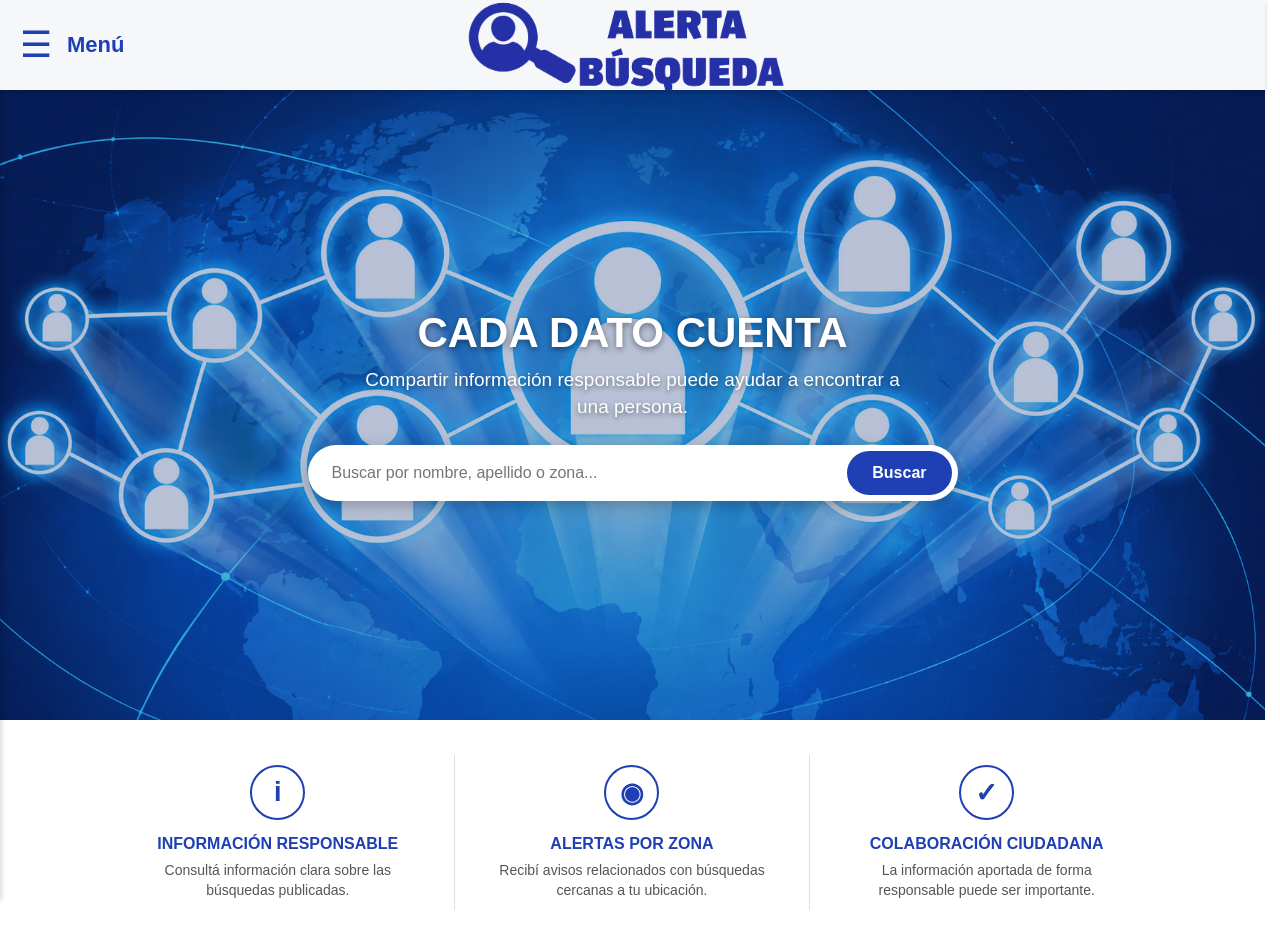
==== index.html @ 31526c91 "refactor/mejora-interfaz-menú Se hicieron mejoras generales en la interfaz del sitio.  Se acomodó el" ====
<!DOCTYPE html>
<html lang="es">
<head>
    <meta charset="UTF-8">
    <meta name="viewport" content="width=device-width, initial-scale=1.0">
    <title>Alerta Búsqueda</title>
    <link rel="stylesheet" href="style.css">
    <link rel="stylesheet" href="https://cdn.jsdelivr.net/npm/bootstrap-icons@1.11.3/font/bootstrap-icons.min.css">
</head>
<body>

    
    <header class="navbar">
        <div class="menu-logo-container">
            
           <button id="btn-menu" class="btn-menu">
           <span class="icono-menu">☰</span>
            <span class="texto-menu">Menú</span>
         </button>
            
   <div class="brand">
    <img
        src="img/logo-encabezado2 (2).png"
        alt="Logo de Alerta Búsqueda"
        class="logo-barra">

</div>
        </div>
    </header>

    <!-- Menú lateral (Oculto por defecto) -->
    <nav id="menu-lateral" class="menu-lateral">
        <ul>
<li>
    <a href="index.html">
        <i class="bi bi-house-door"></i>
        Inicio
    </a>
</li>

<li>
    <a href="busqueda.html">
    <i class="bi bi-search"></i>
        Búsqueda
    </a>
</li>

<li>
    <a href="registro.html">
  <i class="bi bi-file-earmark-text"></i>
        Registrar búsqueda
    </a>
</li>

<li>
    <a href="recibir.html">
        <i class="bi bi-bell"></i>
        Recibir Alertas
    </a>
</li>
        </ul>
    </nav>

<main class="contenido-central">

    <img
        src="img/fondopersonas.png"
        alt="Red de personas conectadas"
        class="logo-central">

    <div class="contenido-hero">

        <h1>CADA DATO CUENTA</h1>

        <p>
            Compartir información responsable puede ayudar
            a encontrar a una persona.
        </p>

        <form class="buscador-inicio" action="busqueda.html" method="get">

            <input
                type="text"
                name="q"
                placeholder="Buscar por nombre, apellido o zona...">

            <button type="submit">
                Buscar
            </button>

        </form>

    </div>

</main>

<section class="beneficios-inicio">

    <div class="beneficio">

        <div class="icono-beneficio">
            i
        </div>

        <h2>INFORMACIÓN RESPONSABLE</h2>

        <p>
            Consultá información clara sobre las búsquedas publicadas.
        </p>

    </div>


    <div class="beneficio">

        <div class="icono-beneficio">
            ◉
        </div>

        <h2>ALERTAS POR ZONA</h2>

        <p>
            Recibí avisos relacionados con búsquedas cercanas a tu ubicación.
        </p>

    </div>


    <div class="beneficio">

        <div class="icono-beneficio">
            ✓
        </div>

        <h2>COLABORACIÓN CIUDADANA</h2>

        <p>
            La información aportada de forma responsable puede ser importante.
        </p>

    </div>

</section>


<script>
    const btnMenu = document.getElementById('btn-menu');
    const menuLateral = document.getElementById('menu-lateral');
    const iconoMenu = document.querySelector('.icono-menu');
    const textoMenu = document.querySelector('.texto-menu');

    function cerrarMenu() {
        menuLateral.classList.remove('abierto');

        iconoMenu.textContent = '☰';
        textoMenu.textContent = 'Menú';

        iconoMenu.classList.remove('girar');
    }

    btnMenu.addEventListener('click', () => {

        menuLateral.classList.toggle('abierto');

        if (menuLateral.classList.contains('abierto')) {

            iconoMenu.textContent = '✖';
            textoMenu.textContent = 'Cerrar';

            iconoMenu.classList.add('girar');

        } else {

            cerrarMenu();

        }

    });

    document.addEventListener('click', (event) => {

        const clickDentroMenu = menuLateral.contains(event.target);
        const clickEnBoton = btnMenu.contains(event.target);

        if (
            menuLateral.classList.contains('abierto') &&
            !clickDentroMenu &&
            !clickEnBoton
        ) {
            cerrarMenu();
        }

    });
</script>
</body>
</html>
---- style.css ----
:root {
    --alto-navbar: 90px;

    --color-primario: #f6f7f9;
    --color-secundario: #f9fafb;
    --color-blanco: #ffffff;
    --color-texto: #333333;
    --color-fondo-claro: #f4f4f4c2;
    --color-fondo-gris: #f4f4f4c2;
    --color-borde: #dddddd;

    --color-azul: #1f3fb4;
}


/* Mantiene el mismo ancho visual entre páginas */
html {
    scrollbar-gutter: stable;
}


/* =========================
   GENERAL
   ========================= */

* {
    margin: 0;
    padding: 0;
    box-sizing: border-box;
    font-family: Arial, sans-serif;
}


body {
    background-color: #ffffff;

    min-height: 100vh;

    display: flex;
    flex-direction: column;

    overflow-x: hidden;
}


/* =========================
   ENCABEZADO
   ========================= */

.navbar {
    width: 100%;
    height: var(--alto-navbar);

    background-color: var(--color-primario);

    display: flex;
    align-items: center;

    padding: 0 20px;

    box-shadow: 0 2px 5px rgba(0, 0, 0, 0.2);

    position: sticky;
    top: 0;

    z-index: 1000;
}


.menu-logo-container {
    width: 100%;
    height: 100%;

    position: relative;

    display: flex;
    align-items: center;
}


/* =========================
   BOTÓN MENÚ
   ========================= */

.btn-menu {
    position: absolute;

    left: 0;
    top: 50%;

    transform: translateY(-50%);

    background: none;
    border: none;

    display: flex;
    align-items: center;

    gap: 15px;

    cursor: pointer;

    color: var(--color-azul);

    z-index: 2;
}


.icono-menu {
    font-size: 36px;

    display: inline-block;

    transition: transform 0.3s ease;
}


.icono-menu.girar {
    transform: rotate(90deg);
}


.texto-menu {
    font-size: 22px;
    font-weight: 600;
}


/* =========================
   LOGO DEL ENCABEZADO
   ========================= */

.brand {
    position: absolute;

    left: 50%;
    top: 50%;

    transform: translate(-50%, -50%);

    display: flex;
    align-items: center;
    justify-content: center;

    margin: 0;
    padding: 0;
}


.logo-barra {
    width: 350px;
    height: auto;

    display: block;

    object-fit: contain;

    margin: 0;
    padding: 0;
}


/* =========================
   MENÚ LATERAL
   ========================= */

.menu-lateral {
    position: fixed;

    top: var(--alto-navbar);
    left: -250px;

    width: 250px;
    height: calc(100vh - var(--alto-navbar));

    background-color: #ffffff;

    box-shadow: 2px 0 5px rgba(0, 0, 0, 0.15);

    transition: left 0.3s ease;

    z-index: 999;
}


.menu-lateral.abierto {
    left: 0;
}


.menu-lateral ul {
    list-style: none;

    padding: 0;
    margin: 0;
}


.menu-lateral ul li {
    padding: 15px 20px;

    border-bottom: 1px solid #dddddd;
}


.menu-lateral ul li a {
    text-decoration: none;

    color: #333333;

    font-size: 18px;

    display: flex;

    align-items: center;

    gap: 12px;

    white-space: nowrap;
}

.menu-lateral ul li a i {
    color: #1f3fb4;

    font-size: 22px;

    width: 24px;

    text-align: center;

    flex-shrink: 0;
}

.menu-lateral ul li a:hover {
    color: var(--color-azul);
}


/* =========================
   IMAGEN PRINCIPAL
   ========================= */

.contenido-central {
    width: 100%;
    height: 70vh;

    display: flex;
    justify-content: center;
    align-items: center;

    background-color: var(--color-blanco);

    overflow: hidden;

    position: relative;
}


.contenido-central::after {
    content: "";

    position: absolute;

    top: 0;
    left: 0;

    width: 100%;
    height: 100%;

    background: rgba(20, 50, 120, 0.30);
}


.logo-central {
    width: 100%;
    height: 100%;

    object-fit: cover;
    object-position: center 25%;

    display: block;
}


/* =========================
   FICHAS
   ========================= */

.seccion-casos {
    padding: 50px 20px;

    background-color: var(--color-fondo-gris);

    display: grid;

    grid-template-columns:
        repeat(auto-fit, minmax(250px, 1fr));

    gap: 30px;

    justify-items: center;
}


.ficha-caso {
    text-decoration: none;

    color: #333333;

    background-color: #ffffff;

    width: 250px;

    border-radius: 8px;

    overflow: hidden;

    box-shadow: 0 4px 6px rgba(0, 0, 0, 0.1);

    transition: transform 0.2s;
}


.ficha-caso:hover {
    transform: translateY(-5px);

    box-shadow: 0 6px 12px rgba(0, 0, 0, 0.2);
}


.ficha-caso img {
    width: 100%;
    height: 250px;

    object-fit: cover;

    background-color: #dddddd;
}


.info-ficha {
    padding: 15px;

    text-align: center;

    font-size: 14px;
}


/* =========================
   FOOTER
   ========================= */

.footer-oscuro {
    background-color: #1a1a1a;

    color: #ffffff;

    text-align: center;

    padding: 40px 20px;
}


.footer-oscuro p {
    margin: 5px 0;

    font-size: 14px;

    color: #cccccc;
}


/* =========================
   PÁGINA BÚSQUEDA
   ========================= */

.contenedor-buscador {
    background-color: #f4f4f4;

    padding: 30px 20px;

    display: flex;
    justify-content: center;

    border-bottom: 1px solid #dddddd;
}


#input-buscador {
    width: 100%;
    max-width: 600px;

    padding: 15px 20px;

    font-size: 16px;

    border: 2px solid #dddddd;

    border-radius: 25px;

    outline: none;

    box-shadow: 0 2px 4px rgba(0, 0, 0, 0.1);

    transition: border-color 0.3s;
}


#input-buscador:focus {
    border-color: var(--color-azul);
}

/* =========================
   TEXTO SOBRE IMAGEN INICIO
   ========================= */

.contenido-hero {
    position: absolute;

    z-index: 2;

    width: 90%;
    max-width: 700px;

    display: flex;
    flex-direction: column;
    align-items: center;

    text-align: center;

    color: white;
}


.contenido-hero h1 {
    font-size: 42px;
    font-weight: 700;

    margin-bottom: 10px;

    text-shadow: 0 2px 6px rgba(0, 0, 0, 0.45);
}


.contenido-hero p {
    font-size: 19px;

    max-width: 550px;

    margin-bottom: 25px;

    line-height: 1.4;

    text-shadow: 0 2px 5px rgba(0, 0, 0, 0.45);
}


/* =========================
   BUSCADOR DEL INICIO
   ========================= */

.buscador-inicio {
    width: 100%;
    max-width: 650px;

    background-color: white;

    display: flex;
    align-items: center;

    border-radius: 35px;

    padding: 6px;

    box-shadow: 0 4px 15px rgba(0, 0, 0, 0.25);
}


.buscador-inicio input {
    flex: 1;

    border: none;
    outline: none;

    padding: 13px 18px;

    font-size: 16px;

    background: transparent;
}


.buscador-inicio button {
    border: none;

    background-color: #1f3fb4;
    color: white;

    padding: 13px 25px;

    border-radius: 28px;

    font-size: 16px;
    font-weight: 600;

    cursor: pointer;
}


.buscador-inicio button:hover {
    background-color: #173295;
}

/* =========================
   INFORMACIÓN DEL INICIO
   ========================= */

.beneficios-inicio {
    width: 100%;

    background-color: #ffffff;

    display: grid;
    grid-template-columns: repeat(3, 1fr);

    gap: 0;

    padding: 35px 8%;
}


.beneficio {
    padding: 10px 35px;

    text-align: center;

    border-right: 1px solid #dbe1eb;
}


.beneficio:last-child {
    border-right: none;
}


.icono-beneficio {
    width: 55px;
    height: 55px;

    margin: 0 auto 15px;

    border: 2px solid #1f3fb4;
    border-radius: 50%;

    display: flex;
    align-items: center;
    justify-content: center;

    color: #1f3fb4;

    font-size: 27px;
    font-weight: bold;
}


.beneficio h2 {
    color: #1f3fb4;

    font-size: 16px;
    font-weight: 700;

    margin-bottom: 8px;
}


.beneficio p {
    color: #555555;

    font-size: 14px;
    line-height: 1.4;
}

.menu-lateral ul li a {
    text-decoration: none;
    color: #333333;
    font-size: 18px;

    display: flex;
    align-items: center;

    gap: 12px;
    white-space: nowrap;
}

.menu-lateral ul li a i {
    color: #1f3fb4;
    font-size: 22px;
    width: 24px;
    text-align: center;
}
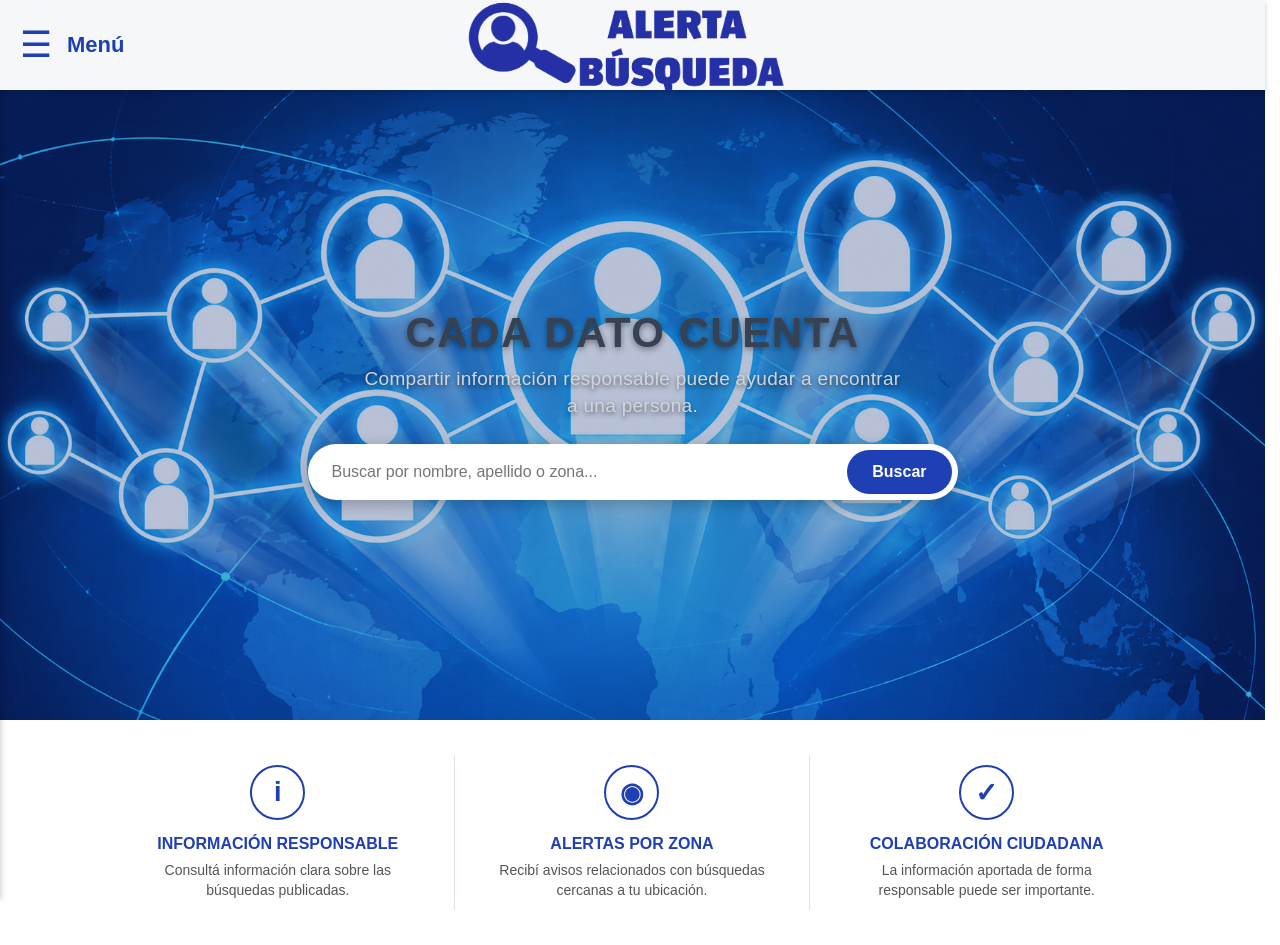
==== commit 361998fa: "refactor/adaptar-interfaz-móvil -mejora-tipografía Se mejoró la adaptación del inicio para celulares" ====
--- a/index.html
+++ b/index.html
@@ -70,12 +70,14 @@
 
     <div class="contenido-hero">
 
-        <h1>CADA DATO CUENTA</h1>
+        <h1 class="titulo-hero fw-bold text-uppercase mb-3">
+                 CADA DATO CUENTA
+         </h1>
 
-        <p>
-            Compartir información responsable puede ayudar
-            a encontrar a una persona.
-        </p>
+        <p class="texto-hero fw-medium">
+        Compartir información responsable puede ayudar
+        a encontrar a una persona.
+          </p>
 
         <form class="buscador-inicio" action="busqueda.html" method="get">
 
--- a/style.css
+++ b/style.css
@@ -443,18 +443,55 @@
 }
 
 
-.contenido-hero p {
+.contenido-hero .texto-hero {
+    color: #D1D5DB;
+
+    font-family: "Trebuchet MS", Arial, sans-serif;
+
     font-size: 19px;
+    font-weight: 500;
 
     max-width: 550px;
 
     margin-bottom: 25px;
 
     line-height: 1.4;
-
-    text-shadow: 0 2px 5px rgba(0, 0, 0, 0.45);
-}
-
+    letter-spacing: 0.3px;
+
+    text-shadow: 0 2px 5px rgba(0, 0, 0, 0.55);
+}
+/* =========================
+   TIPOGRAFÍA DEL INICIO
+   ========================= */
+
+.titulo-hero {
+    color: #364152;
+
+    font-family: "Trebuchet MS", Arial, sans-serif;
+
+    font-size: 44px;
+    font-weight: 800;
+
+    letter-spacing: 1.5px;
+    line-height: 1.1;
+
+    text-shadow:
+        0 1px 2px rgba(255, 255, 255, 0.85),
+        0 3px 7px rgba(0, 0, 0, 0.35);
+}
+
+
+.texto-hero {
+    color: #f1f3f5;
+
+    font-family: Arial, sans-serif;
+
+    font-size: 19px;
+    line-height: 1.4;
+
+    text-shadow:
+        0 2px 5px rgba(0, 0, 0, 0.65);
+}
 
 /* =========================
    BUSCADOR DEL INICIO
@@ -598,4 +635,123 @@
     font-size: 22px;
     width: 24px;
     text-align: center;
+}
+
+/* =========================
+   RESPONSIVE - CELULARES
+   ========================= */
+
+@media (max-width: 768px) {
+
+    :root {
+        --alto-navbar: 75px;
+    }
+
+    .navbar {
+        height: var(--alto-navbar);
+        padding: 0 12px;
+    }
+
+    .menu-logo-container {
+        width: 100%;
+        height: 100%;
+        position: relative;
+    }
+
+    .brand {
+        position: absolute;
+
+        left: 50%;
+        top: 50%;
+
+        transform: translate(-50%, -50%);
+
+        margin: 0;
+        padding: 0;
+    }
+
+    .logo-barra {
+        width: 210px;
+        max-width: 55vw;
+        height: auto;
+    }
+
+    .btn-menu {
+        left: 0;
+        top: 50%;
+
+        transform: translateY(-50%);
+
+        gap: 5px;
+    }
+
+    .icono-menu {
+        font-size: 27px;
+    }
+
+    .texto-menu {
+        font-size: 15px;
+    }
+
+    /* INFORMACIÓN INFERIOR EN CELULAR */
+
+.beneficios-inicio {
+    grid-template-columns: 1fr;
+
+    width: 100%;
+
+    padding: 20px 18px;
+
+    gap: 0;
+}
+
+.beneficio {
+    width: 100%;
+
+    padding: 22px 10px;
+
+    border-right: none;
+    border-bottom: 1px solid #dbe1eb;
+
+    text-align: center;
+}
+
+.beneficio:last-child {
+    border-bottom: none;
+}
+
+.icono-beneficio {
+    width: 50px;
+    height: 50px;
+
+    margin: 0 auto 12px;
+
+    font-size: 24px;
+}
+
+.beneficio h2 {
+    font-size: 15px;
+
+    margin-bottom: 8px;
+}
+
+.beneficio p {
+    font-size: 14px;
+    line-height: 1.4;
+
+    max-width: 300px;
+
+    margin: 0 auto;
+}
+    .titulo-hero {
+        font-size: 34px;
+        letter-spacing: 1px;
+        line-height: 1.05;
+    }
+
+    .texto-hero {
+        font-size: 16px;
+        line-height: 1.4;
+    }
+
 }
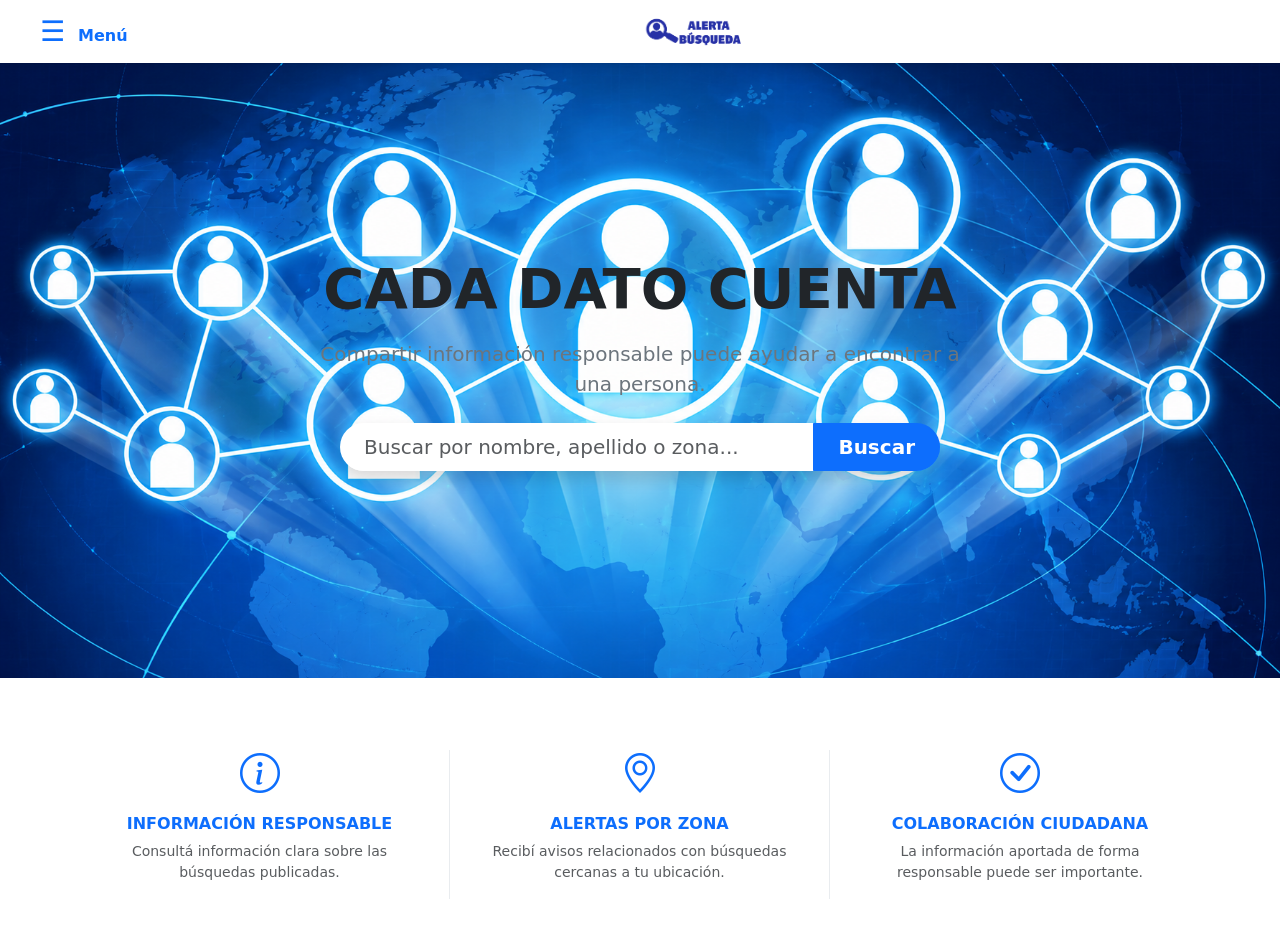
==== commit 360b24fd: "bootstrap se modifico el style y se el index para usar bootstrap por completo" ====
--- a/index.html
+++ b/index.html
@@ -4,195 +4,96 @@
     <meta charset="UTF-8">
     <meta name="viewport" content="width=device-width, initial-scale=1.0">
     <title>Alerta Búsqueda</title>
+    <link href="https://cdn.jsdelivr.net/npm/bootstrap@5.0.2/dist/css/bootstrap.min.css" rel="stylesheet" integrity="sha384-EVSTQN3/azprG1Anm3QDgpJLIm9Nao0Yz1ztcQTwFspd3yD65VohhpuuCOmLASjC" crossorigin="anonymous">
     <link rel="stylesheet" href="style.css">
     <link rel="stylesheet" href="https://cdn.jsdelivr.net/npm/bootstrap-icons@1.11.3/font/bootstrap-icons.min.css">
 </head>
 <body>
 
-    
-    <header class="navbar">
-        <div class="menu-logo-container">
-            
-           <button id="btn-menu" class="btn-menu">
-           <span class="icono-menu">☰</span>
-            <span class="texto-menu">Menú</span>
-         </button>
-            
-   <div class="brand">
-    <img
-        src="img/logo-encabezado2 (2).png"
-        alt="Logo de Alerta Búsqueda"
-        class="logo-barra">
+<nav class="navbar bg-white fixed-top shadow-sm px-3 py-1">
+    <div class="container-fluid">
+        <!-- Botón Hamburguesa (con texto un poco más chico) -->
+        <button class="navbar-toggler border-0 text-primary" type="button" data-bs-toggle="offcanvas" data-bs-target="#menuLateral" aria-controls="menuLateral">
+            <span class="fs-3">☰ <span class="fs-6 fw-bold ms-1">Menú</span></span>
+        </button>
 
+        <!-- Logo centrado (Fijamos el alto para afinar la barra) -->
+        <a class="navbar-brand mx-auto py-0" href="index.html">
+            <img src="img/logo-encabezado2 (2).png" alt="Logo de Alerta Búsqueda" style="height: 55px; width: auto; object-fit: contain;">
+        </a>
+    </div>
+</nav>
+
+<div class="offcanvas offcanvas-start" tabindex="-1" id="menuLateral" aria-labelledby="menuLateralLabel">
+    <div class="offcanvas-header border-bottom">
+        <h5 class="offcanvas-title text-primary fw-bold" id="menuLateralLabel">Alerta Búsqueda</h5>
+        <button type="button" class="btn-close text-reset" data-bs-dismiss="offcanvas" aria-label="Cerrar"></button>
+    </div>
+    <div class="offcanvas-body">
+        <ul class="nav flex-column fs-5 gap-3 mt-2">
+            <li class="nav-item">
+                <a class="nav-link text-dark" href="index.html"><i class="bi bi-house-door text-primary me-2"></i> Inicio</a>
+            </li>
+            <li class="nav-item">
+                <a class="nav-link text-dark" href="busqueda.html"><i class="bi bi-search text-primary me-2"></i> Búsqueda</a>
+            </li>
+            <li class="nav-item">
+                <a class="nav-link text-dark" href="registro.html"><i class="bi bi-file-earmark-text text-primary me-2"></i> Registrar búsqueda</a>
+            </li>
+            <li class="nav-item">
+                <a class="nav-link text-dark" href="recibir.html"><i class="bi bi-bell text-primary me-2"></i> Recibir Alertas</a>
+            </li>
+        </ul>
+    </div>
 </div>
-        </div>
-    </header>
 
-    <!-- Menú lateral (Oculto por defecto) -->
-    <nav id="menu-lateral" class="menu-lateral">
-        <ul>
-<li>
-    <a href="index.html">
-        <i class="bi bi-house-door"></i>
-        Inicio
-    </a>
-</li>
 
-<li>
-    <a href="busqueda.html">
-    <i class="bi bi-search"></i>
-        Búsqueda
-    </a>
-</li>
+<main class="position-relative d-flex align-items-center justify-content-center text-center w-100 mt-5" style="min-height: 70vh; background-color: #f8f9fa; overflow: hidden;">
 
-<li>
-    <a href="registro.html">
-  <i class="bi bi-file-earmark-text"></i>
-        Registrar búsqueda
-    </a>
-</li>
-
-<li>
-    <a href="recibir.html">
-        <i class="bi bi-bell"></i>
-        Recibir Alertas
-    </a>
-</li>
-        </ul>
-    </nav>
-
-<main class="contenido-central">
-
-    <img
-        src="img/fondopersonas.png"
-        alt="Red de personas conectadas"
-        class="logo-central">
-
-    <div class="contenido-hero">
-
-        <h1 class="titulo-hero fw-bold text-uppercase mb-3">
-                 CADA DATO CUENTA
-         </h1>
-
-        <p class="texto-hero fw-medium">
-        Compartir información responsable puede ayudar
-        a encontrar a una persona.
-          </p>
-
-        <form class="buscador-inicio" action="busqueda.html" method="get">
-
-            <input
-                type="text"
-                name="q"
-                placeholder="Buscar por nombre, apellido o zona...">
-
-            <button type="submit">
-                Buscar
-            </button>
-
+    <img src="img/fondopersonas.png" alt="Red de personas conectadas" class="position-absolute w-100 h-100 top-0 start-0" style="object-fit: cover; z-index: 1;">
+    <div class="container position-relative px-3" style="z-index: 2; max-width: 700px;">
+        
+        <h1 class="display-4 fw-bolder text-dark mb-3">CADA DATO CUENTA</h1>
+        <p class="lead text-secondary fw-medium mb-4">
+            Compartir información responsable puede ayudar a encontrar a una persona.
+        </p>
+        <form class="input-group input-group-lg shadow rounded-pill overflow-hidden mx-auto" action="busqueda.html" method="get" style="max-width: 600px;">
+            <input type="text" name="q" class="form-control border-0 px-4" placeholder="Buscar por nombre, apellido o zona..." aria-label="Buscar" style="box-shadow: none;">
+            <button type="submit" class="btn btn-primary px-4 fw-bold">Buscar</button>
         </form>
 
     </div>
-
 </main>
 
-<section class="beneficios-inicio">
-
-    <div class="beneficio">
-
-        <div class="icono-beneficio">
-            i
+<section class="container my-5 pt-4">
+    <div class="row text-center g-4">
+        
+        <div class="col-md-4 border-end border-light-subtle">
+            <div class="display-6 text-primary mb-3">
+                <i class="bi bi-info-circle"></i>
+            </div>
+            <h2 class="h6 text-primary fw-bold">INFORMACIÓN RESPONSABLE</h2>
+            <p class="text-muted small px-3">Consultá información clara sobre las búsquedas publicadas.</p>
         </div>
 
-        <h2>INFORMACIÓN RESPONSABLE</h2>
+        <div class="col-md-4 border-end border-light-subtle">
+            <div class="display-6 text-primary mb-3">
+                <i class="bi bi-geo-alt"></i>
+            </div>
+            <h2 class="h6 text-primary fw-bold">ALERTAS POR ZONA</h2>
+            <p class="text-muted small px-3">Recibí avisos relacionados con búsquedas cercanas a tu ubicación.</p>
+        </div>
 
-        <p>
-            Consultá información clara sobre las búsquedas publicadas.
-        </p>
+        <div class="col-md-4">
+            <div class="display-6 text-primary mb-3">
+                <i class="bi bi-check-circle"></i>
+            </div>
+            <h2 class="h6 text-primary fw-bold">COLABORACIÓN CIUDADANA</h2>
+            <p class="text-muted small px-3">La información aportada de forma responsable puede ser importante.</p>
+        </div>
 
     </div>
-
-
-    <div class="beneficio">
-
-        <div class="icono-beneficio">
-            ◉
-        </div>
-
-        <h2>ALERTAS POR ZONA</h2>
-
-        <p>
-            Recibí avisos relacionados con búsquedas cercanas a tu ubicación.
-        </p>
-
-    </div>
-
-
-    <div class="beneficio">
-
-        <div class="icono-beneficio">
-            ✓
-        </div>
-
-        <h2>COLABORACIÓN CIUDADANA</h2>
-
-        <p>
-            La información aportada de forma responsable puede ser importante.
-        </p>
-
-    </div>
-
 </section>
-
-
-<script>
-    const btnMenu = document.getElementById('btn-menu');
-    const menuLateral = document.getElementById('menu-lateral');
-    const iconoMenu = document.querySelector('.icono-menu');
-    const textoMenu = document.querySelector('.texto-menu');
-
-    function cerrarMenu() {
-        menuLateral.classList.remove('abierto');
-
-        iconoMenu.textContent = '☰';
-        textoMenu.textContent = 'Menú';
-
-        iconoMenu.classList.remove('girar');
-    }
-
-    btnMenu.addEventListener('click', () => {
-
-        menuLateral.classList.toggle('abierto');
-
-        if (menuLateral.classList.contains('abierto')) {
-
-            iconoMenu.textContent = '✖';
-            textoMenu.textContent = 'Cerrar';
-
-            iconoMenu.classList.add('girar');
-
-        } else {
-
-            cerrarMenu();
-
-        }
-
-    });
-
-    document.addEventListener('click', (event) => {
-
-        const clickDentroMenu = menuLateral.contains(event.target);
-        const clickEnBoton = btnMenu.contains(event.target);
-
-        if (
-            menuLateral.classList.contains('abierto') &&
-            !clickDentroMenu &&
-            !clickEnBoton
-        ) {
-            cerrarMenu();
-        }
-
-    });
-</script>
+<script src="https://cdn.jsdelivr.net/npm/bootstrap@5.0.2/dist/js/bootstrap.bundle.min.js" integrity="sha384-MrcW6ZMFYlzcLA8Nl+NtUVF0sA7MsXsP1UyJoMp4YLEuNSfAP+JcXn/tWtIaxVXM" crossorigin="anonymous"></script>
 </body>
 </html>
--- a/style.css
+++ b/style.css
@@ -13,15 +13,12 @@
 }
 
 
-/* Mantiene el mismo ancho visual entre páginas */
+/*
 html {
     scrollbar-gutter: stable;
 }
 
 
-/* =========================
-   GENERAL
-   ========================= */
 
 * {
     margin: 0;
@@ -43,10 +40,6 @@
 }
 
 
-/* =========================
-   ENCABEZADO
-   ========================= */
-
 .navbar {
     width: 100%;
     height: var(--alto-navbar);
@@ -77,10 +70,6 @@
     align-items: center;
 }
 
-
-/* =========================
-   BOTÓN MENÚ
-   ========================= */
 
 .btn-menu {
     position: absolute;
@@ -126,9 +115,6 @@
 }
 
 
-/* =========================
-   LOGO DEL ENCABEZADO
-   ========================= */
 
 .brand {
     position: absolute;
@@ -160,9 +146,6 @@
 }
 
 
-/* =========================
-   MENÚ LATERAL
-   ========================= */
 
 .menu-lateral {
     position: fixed;
@@ -236,10 +219,6 @@
 }
 
 
-/* =========================
-   IMAGEN PRINCIPAL
-   ========================= */
-
 .contenido-central {
     width: 100%;
     height: 70vh;
@@ -282,9 +261,6 @@
 }
 
 
-/* =========================
-   FICHAS
-   ========================= */
 
 .seccion-casos {
     padding: 50px 20px;
@@ -347,10 +323,6 @@
 }
 
 
-/* =========================
-   FOOTER
-   ========================= */
-
 .footer-oscuro {
     background-color: #1a1a1a;
 
@@ -371,9 +343,6 @@
 }
 
 
-/* =========================
-   PÁGINA BÚSQUEDA
-   ========================= */
 
 .contenedor-buscador {
     background-color: #f4f4f4;
@@ -410,10 +379,6 @@
 #input-buscador:focus {
     border-color: var(--color-azul);
 }
-
-/* =========================
-   TEXTO SOBRE IMAGEN INICIO
-   ========================= */
 
 .contenido-hero {
     position: absolute;
@@ -460,9 +425,7 @@
 
     text-shadow: 0 2px 5px rgba(0, 0, 0, 0.55);
 }
-/* =========================
-   TIPOGRAFÍA DEL INICIO
-   ========================= */
+
 
 .titulo-hero {
     color: #364152;
@@ -493,10 +456,6 @@
         0 2px 5px rgba(0, 0, 0, 0.65);
 }
 
-/* =========================
-   BUSCADOR DEL INICIO
-   ========================= */
-
 .buscador-inicio {
     width: 100%;
     max-width: 650px;
@@ -549,9 +508,6 @@
     background-color: #173295;
 }
 
-/* =========================
-   INFORMACIÓN DEL INICIO
-   ========================= */
 
 .beneficios-inicio {
     width: 100%;
@@ -637,10 +593,6 @@
     text-align: center;
 }
 
-/* =========================
-   RESPONSIVE - CELULARES
-   ========================= */
-
 @media (max-width: 768px) {
 
     :root {
@@ -693,7 +645,6 @@
         font-size: 15px;
     }
 
-    /* INFORMACIÓN INFERIOR EN CELULAR */
 
 .beneficios-inicio {
     grid-template-columns: 1fr;
@@ -754,4 +705,5 @@
         line-height: 1.4;
     }
 
-}+}
+/*
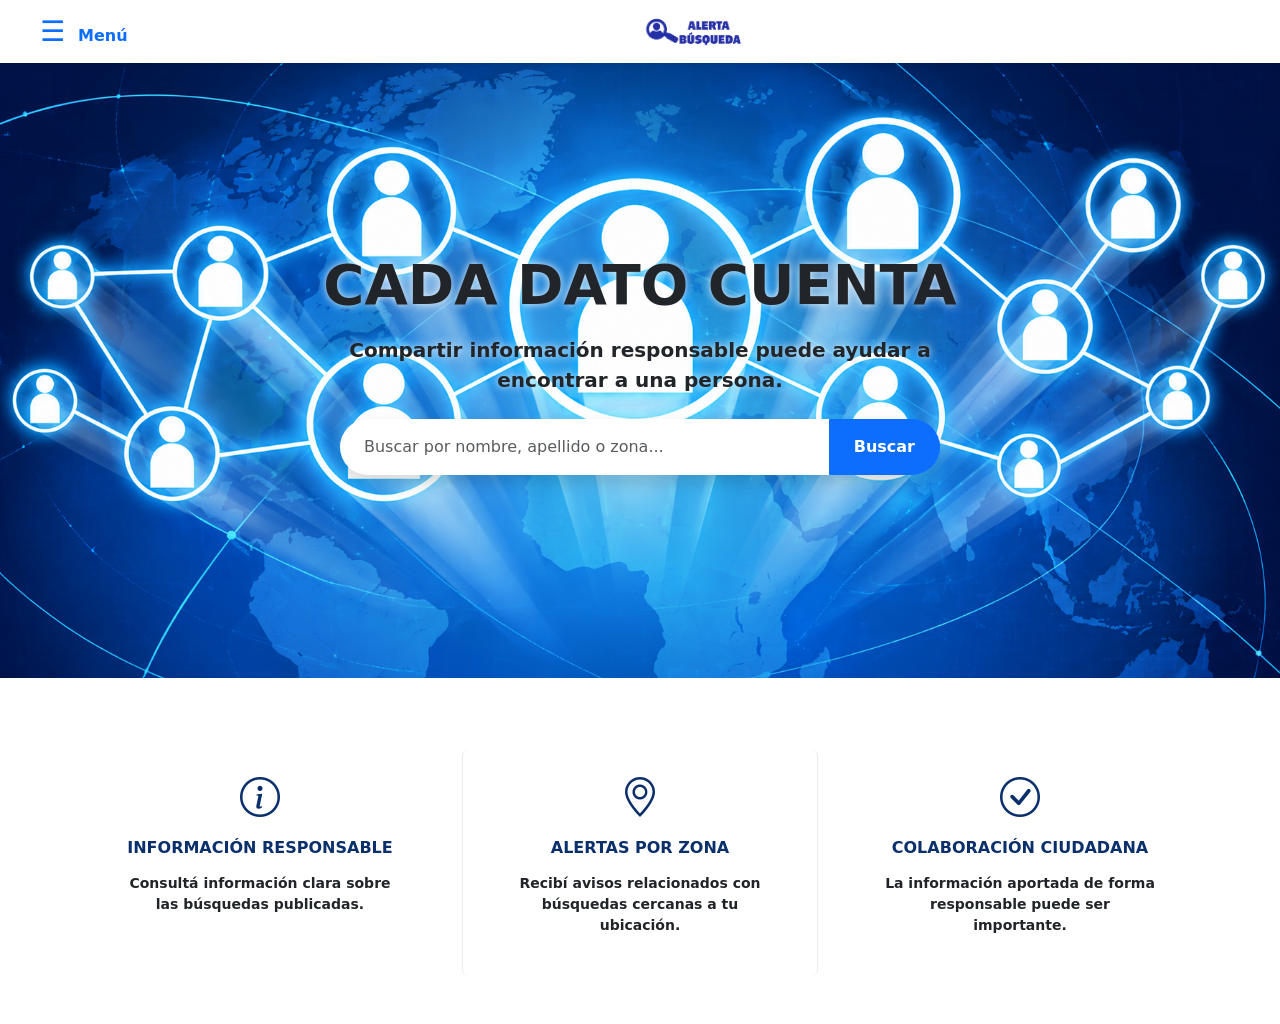
==== commit 250371eb: "pagina principal Se modifico las letras de la pagina principal y se agrego un efecto a las tarjetas " ====
--- a/index.html
+++ b/index.html
@@ -49,47 +49,54 @@
 
 
 <main class="position-relative d-flex align-items-center justify-content-center text-center w-100 mt-5" style="min-height: 70vh; background-color: #f8f9fa; overflow: hidden;">
+    
+    <img src="img/fondopersonas.png" alt="Red de personas conectadas" class="position-absolute w-100 h-100 top-0 start-0" style="object-fit: cover; z-index: 1;">
 
-    <img src="img/fondopersonas.png" alt="Red de personas conectadas" class="position-absolute w-100 h-100 top-0 start-0" style="object-fit: cover; z-index: 1;">
     <div class="container position-relative px-3" style="z-index: 2; max-width: 700px;">
         
-        <h1 class="display-4 fw-bolder text-dark mb-3">CADA DATO CUENTA</h1>
-        <p class="lead text-secondary fw-medium mb-4">
+        <h1 class="display-4 fw-bolder text-dark mb-3" style="text-shadow: 0px 0px 8px rgba(255,255,255,0.9);">
+            CADA DATO CUENTA
+        </h1>
+
+        <p class="fs-5 text-dark fw-bold mb-4" style="text-shadow: 0px 0px 8px rgba(255,255,255,0.9);">
             Compartir información responsable puede ayudar a encontrar a una persona.
         </p>
-        <form class="input-group input-group-lg shadow rounded-pill overflow-hidden mx-auto" action="busqueda.html" method="get" style="max-width: 600px;">
-            <input type="text" name="q" class="form-control border-0 px-4" placeholder="Buscar por nombre, apellido o zona..." aria-label="Buscar" style="box-shadow: none;">
-            <button type="submit" class="btn btn-primary px-4 fw-bold">Buscar</button>
+
+        <form class="input-group shadow rounded-pill overflow-hidden mx-auto" action="busqueda.html" method="get" style="max-width: 600px;">
+            <input type="text" name="q" class="form-control border-0 px-4 fs-6 py-3" placeholder="Buscar por nombre, apellido o zona..." aria-label="Buscar" style="box-shadow: none;">
+            <button type="submit" class="btn btn-primary px-4 fw-bold fs-6">Buscar</button>
         </form>
 
     </div>
 </main>
-
 <section class="container my-5 pt-4">
     <div class="row text-center g-4">
-        
-        <div class="col-md-4 border-end border-light-subtle">
-            <div class="display-6 text-primary mb-3">
-                <i class="bi bi-info-circle"></i>
+        <div class="col-md-4">
+            <div class="tarjeta-beneficio p-4 h-100 rounded">
+                <div class="display-6 mb-3" style="color: #0a2f6b;">
+                    <i class="bi bi-info-circle"></i>
+                </div>
+                <h2 class="h6 fw-bold" style="color: #0a2f6b;">INFORMACIÓN RESPONSABLE</h2>
+                <p class="text-dark fw-bold small px-3 mt-3">Consultá información clara sobre las búsquedas publicadas.</p>
             </div>
-            <h2 class="h6 text-primary fw-bold">INFORMACIÓN RESPONSABLE</h2>
-            <p class="text-muted small px-3">Consultá información clara sobre las búsquedas publicadas.</p>
         </div>
-
-        <div class="col-md-4 border-end border-light-subtle">
-            <div class="display-6 text-primary mb-3">
-                <i class="bi bi-geo-alt"></i>
+        <div class="col-md-4">
+            <div class="tarjeta-beneficio p-4 h-100 rounded border-start border-end border-light-subtle">
+                <div class="display-6 mb-3" style="color: #0a2f6b;">
+                    <i class="bi bi-geo-alt"></i>
+                </div>
+                <h2 class="h6 fw-bold" style="color: #0a2f6b;">ALERTAS POR ZONA</h2>
+                <p class="text-dark fw-bold small px-3 mt-3">Recibí avisos relacionados con búsquedas cercanas a tu ubicación.</p>
             </div>
-            <h2 class="h6 text-primary fw-bold">ALERTAS POR ZONA</h2>
-            <p class="text-muted small px-3">Recibí avisos relacionados con búsquedas cercanas a tu ubicación.</p>
         </div>
-
         <div class="col-md-4">
-            <div class="display-6 text-primary mb-3">
-                <i class="bi bi-check-circle"></i>
+            <div class="tarjeta-beneficio p-4 h-100 rounded">
+                <div class="display-6 mb-3" style="color: #0a2f6b;">
+                    <i class="bi bi-check-circle"></i>
+                </div>
+                <h2 class="h6 fw-bold" style="color: #0a2f6b;">COLABORACIÓN CIUDADANA</h2>
+                <p class="text-dark fw-bold small px-3 mt-3">La información aportada de forma responsable puede ser importante.</p>
             </div>
-            <h2 class="h6 text-primary fw-bold">COLABORACIÓN CIUDADANA</h2>
-            <p class="text-muted small px-3">La información aportada de forma responsable puede ser importante.</p>
         </div>
 
     </div>
--- a/style.css
+++ b/style.css
@@ -706,4 +706,17 @@
     }
 
 }
-/*+*/
+
+.tarjeta-beneficio {
+    transition: transform 0.3s ease, box-shadow 0.3s ease;
+    background-color: transparent;
+}
+
+.tarjeta-beneficio:hover {
+    transform: translateY(-8px); 
+    /* Los primeros 3 números son el color (128,128,128 es gris). El último (0.3) es la transparencia */
+    box-shadow: 0 10px 20px rgba(17, 0, 255, 0.527); 
+    
+    background-color: #ffffff;
+}
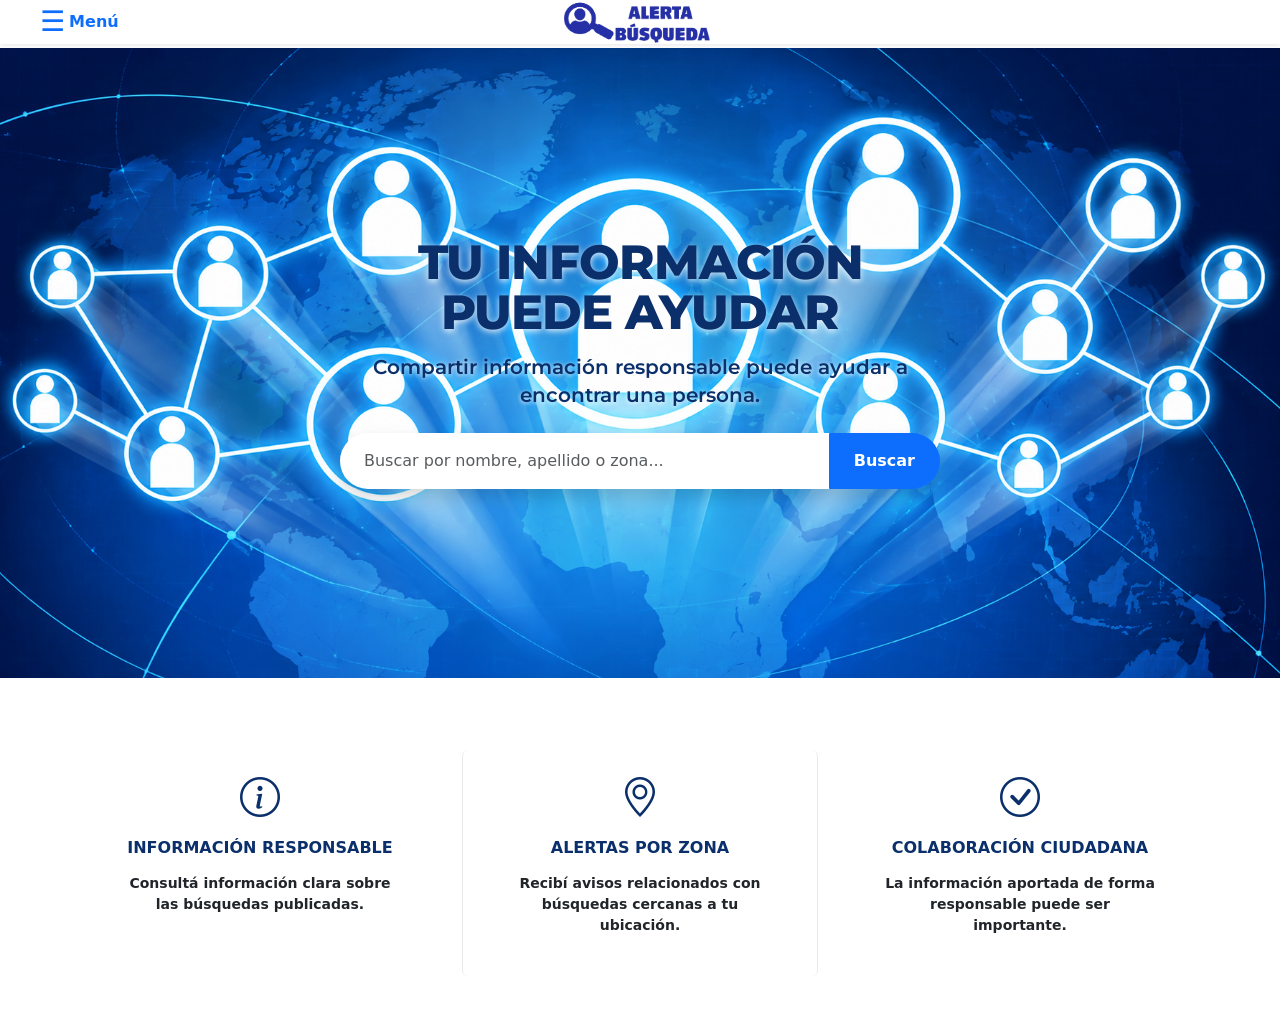
==== commit d59f93e5: "fix: mejora en el diseño Se corrigió tamaño del logo. Para mejor visualización se quitó la palabra m" ====
--- a/index.html
+++ b/index.html
@@ -5,21 +5,25 @@
     <meta name="viewport" content="width=device-width, initial-scale=1.0">
     <title>Alerta Búsqueda</title>
     <link href="https://cdn.jsdelivr.net/npm/bootstrap@5.0.2/dist/css/bootstrap.min.css" rel="stylesheet" integrity="sha384-EVSTQN3/azprG1Anm3QDgpJLIm9Nao0Yz1ztcQTwFspd3yD65VohhpuuCOmLASjC" crossorigin="anonymous">
+    <link href="https://fonts.googleapis.com/css2?family=Montserrat:wght@700;800&display=swap" rel="stylesheet">
     <link rel="stylesheet" href="style.css">
     <link rel="stylesheet" href="https://cdn.jsdelivr.net/npm/bootstrap-icons@1.11.3/font/bootstrap-icons.min.css">
 </head>
 <body>
 
 <nav class="navbar bg-white fixed-top shadow-sm px-3 py-1">
-    <div class="container-fluid">
+    <div class="container-fluid position-relative">
         <!-- Botón Hamburguesa (con texto un poco más chico) -->
         <button class="navbar-toggler border-0 text-primary" type="button" data-bs-toggle="offcanvas" data-bs-target="#menuLateral" aria-controls="menuLateral">
-            <span class="fs-3">☰ <span class="fs-6 fw-bold ms-1">Menú</span></span>
+        <span class="fs-3 d-inline-flex align-items-center">
+    ☰
+    <span class="fs-6 fw-bold ms-1 d-none d-sm-inline">Menú</span>
+</span>
         </button>
 
         <!-- Logo centrado (Fijamos el alto para afinar la barra) -->
-        <a class="navbar-brand mx-auto py-0" href="index.html">
-            <img src="img/logo-encabezado2 (2).png" alt="Logo de Alerta Búsqueda" style="height: 55px; width: auto; object-fit: contain;">
+        <a class="navbar-brand position-absolute start-50 translate-middle-x py-0" href="index.html">
+            <img src="img/logo-encabezado2 (2).png" alt="Logo de Alerta Búsqueda" style="height: 85px; width: auto; object-fit: contain;">
         </a>
     </div>
 </nav>
@@ -54,13 +58,14 @@
 
     <div class="container position-relative px-3" style="z-index: 2; max-width: 700px;">
         
-        <h1 class="display-4 fw-bolder text-dark mb-3" style="text-shadow: 0px 0px 8px rgba(255,255,255,0.9);">
-            CADA DATO CUENTA
-        </h1>
+<h1 class="titulo-inicio mb-3">
+    TU INFORMACIÓN<br>
+    PUEDE AYUDAR
+</h1>
 
-        <p class="fs-5 text-dark fw-bold mb-4" style="text-shadow: 0px 0px 8px rgba(255,255,255,0.9);">
-            Compartir información responsable puede ayudar a encontrar a una persona.
-        </p>
+<p class="subtitulo-inicio mb-4">
+    Compartir información responsable puede ayudar a encontrar una persona.
+</p>
 
         <form class="input-group shadow rounded-pill overflow-hidden mx-auto" action="busqueda.html" method="get" style="max-width: 600px;">
             <input type="text" name="q" class="form-control border-0 px-4 fs-6 py-3" placeholder="Buscar por nombre, apellido o zona..." aria-label="Buscar" style="box-shadow: none;">
--- a/style.css
+++ b/style.css
@@ -1,5 +1,5 @@
 :root {
-    --alto-navbar: 90px;
+    --alto-navbar: 110px;
 
     --color-primario: #f6f7f9;
     --color-secundario: #f9fafb;
@@ -715,8 +715,37 @@
 
 .tarjeta-beneficio:hover {
     transform: translateY(-8px); 
-    /* Los primeros 3 números son el color (128,128,128 es gris). El último (0.3) es la transparencia */
     box-shadow: 0 10px 20px rgba(17, 0, 255, 0.527); 
-    
     background-color: #ffffff;
+}
+
+.tarjeta-animada {
+    transition: transform 0.3s ease, box-shadow 0.3s ease;
+}
+
+.tarjeta-animada:hover {
+    transform: translateY(-8px);
+    box-shadow: 0 10px 20px rgba(17, 0, 255, 0.527) !important;
+}
+
+.titulo-inicio {
+    font-family: 'Montserrat', sans-serif;
+    font-size: 48px;
+    font-weight: 800;
+    color: #0A2F6B;
+    line-height: 1.05;
+    letter-spacing: -1px;
+    text-shadow: 0 2px 6px rgba(255, 255, 255, 0.85);
+}
+
+.subtitulo-inicio {
+    font-family: 'Montserrat', sans-serif;
+    font-size: 20px;
+    font-weight: 600;
+    color: #0A2F6B;
+    line-height: 1.4;
+    max-width: 600px;
+    margin-left: auto;
+    margin-right: auto;
+    text-shadow: 0 1px 4px rgba(255, 255, 255, 0.9);
 }
